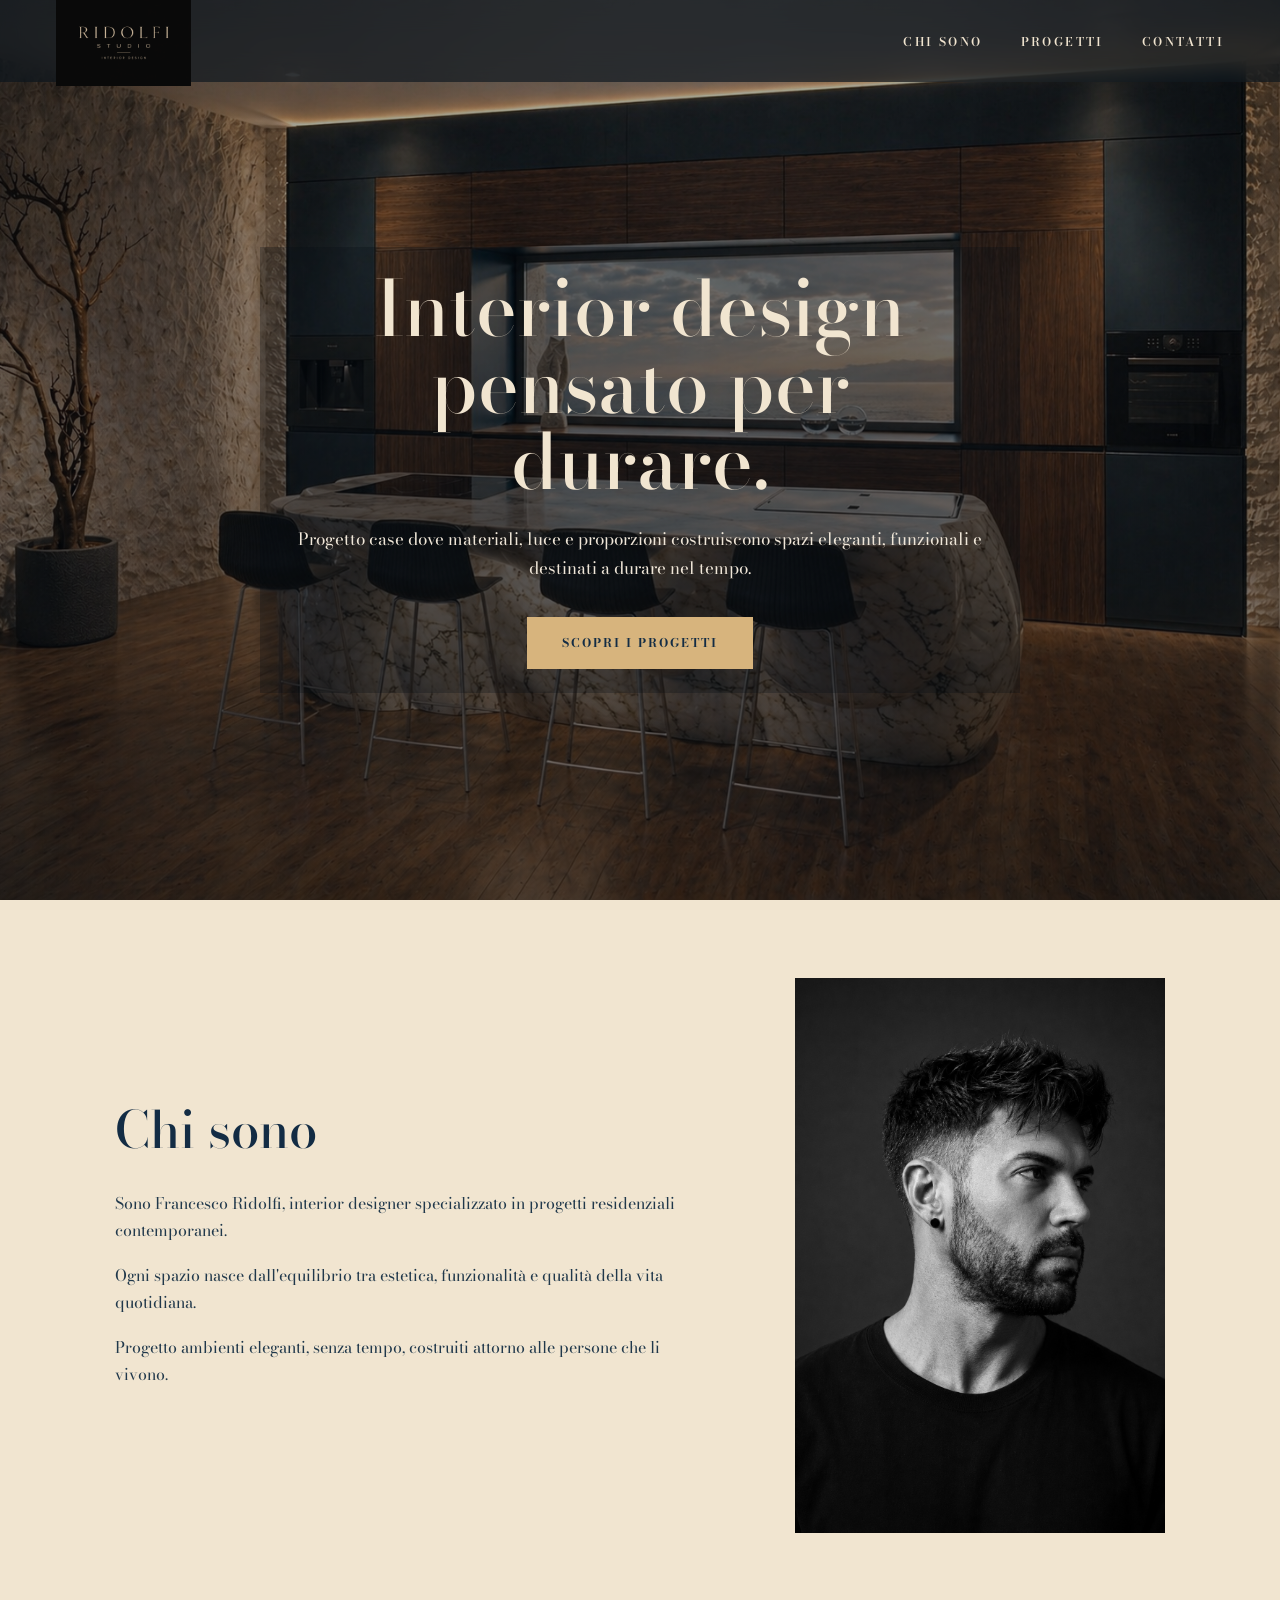
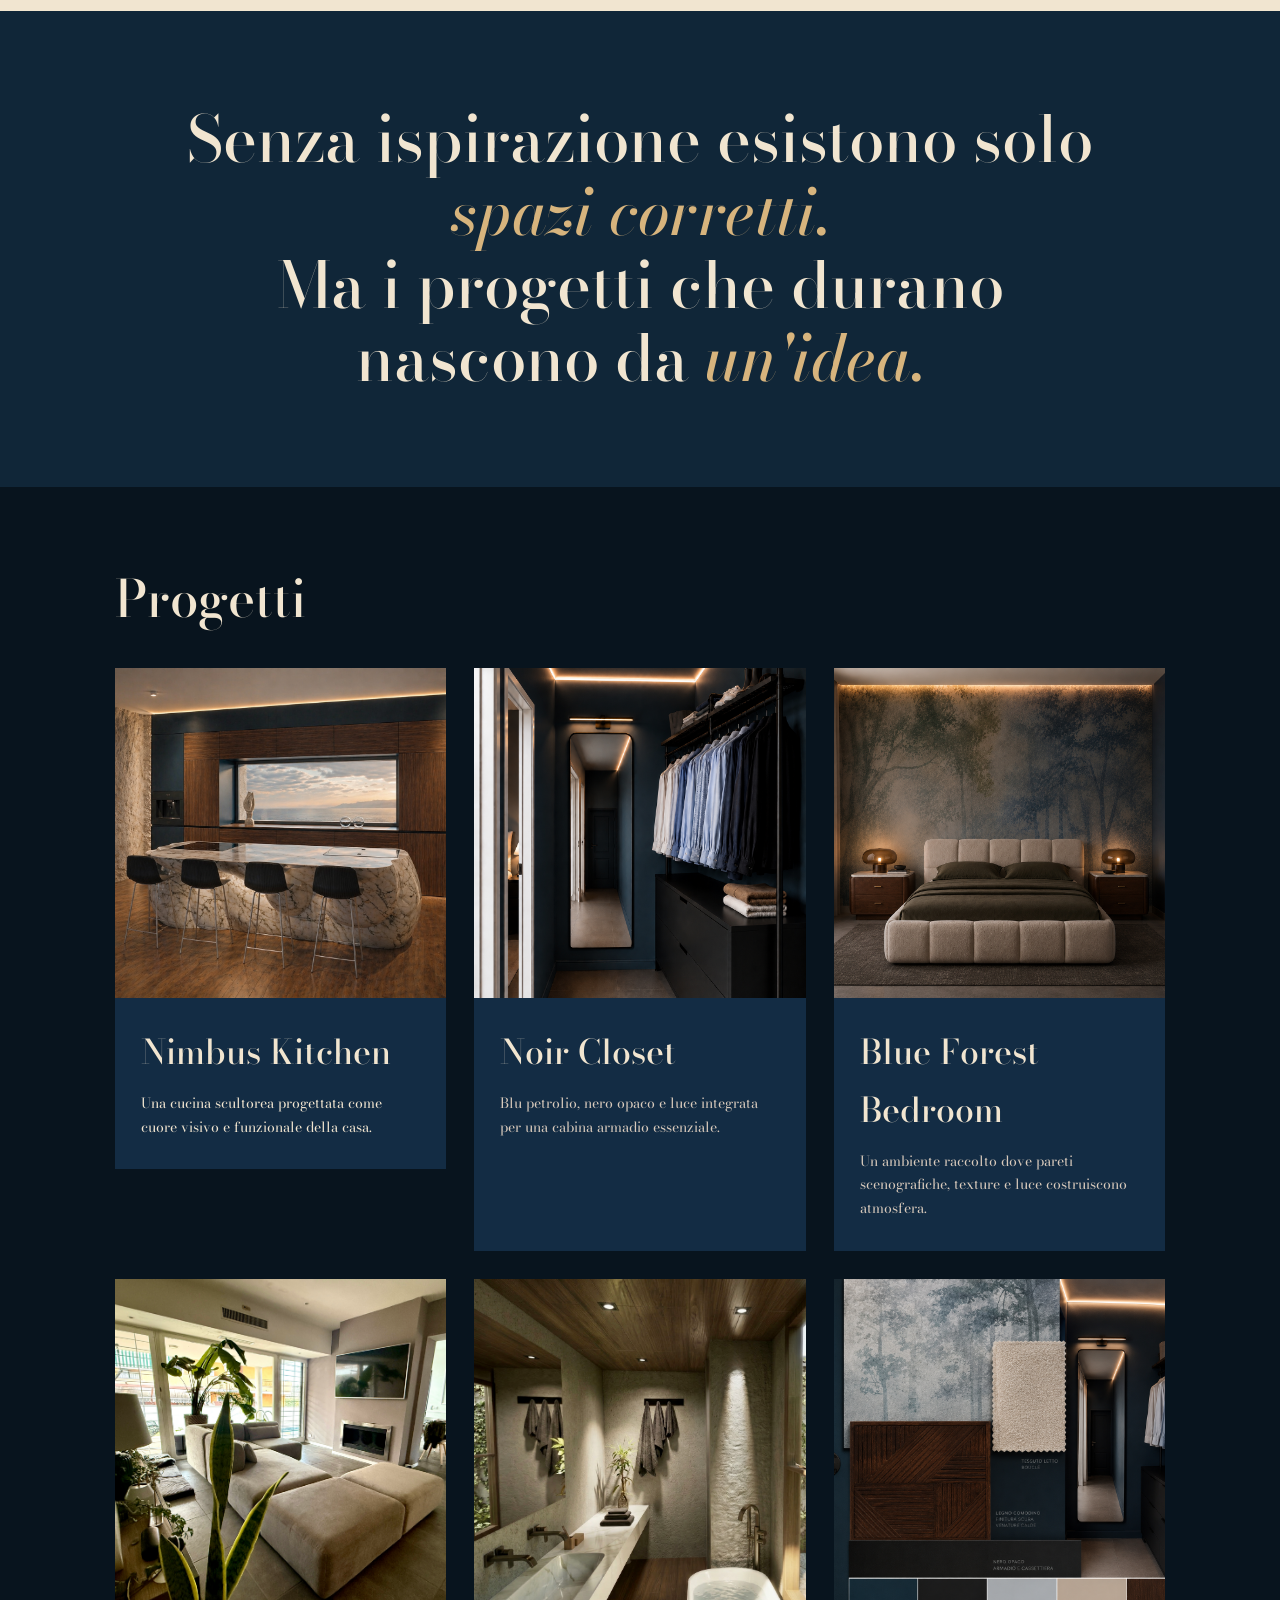
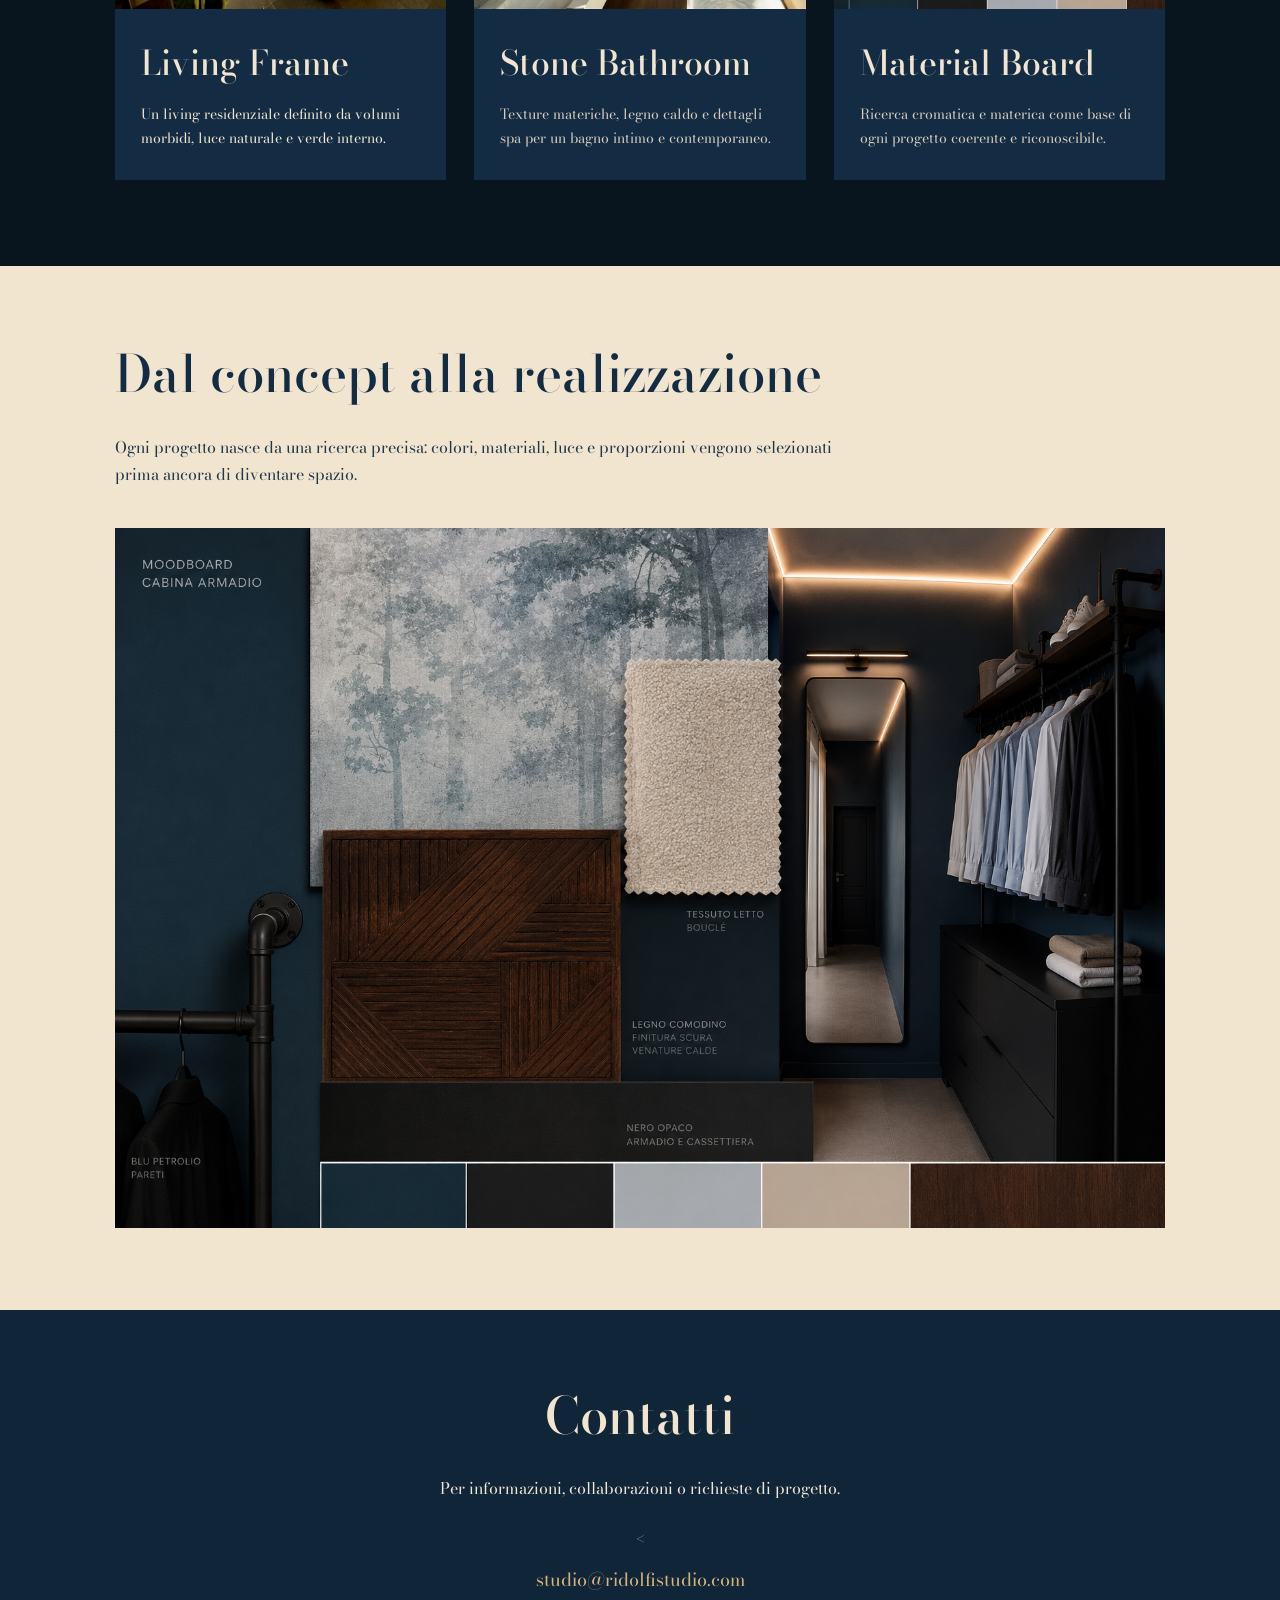
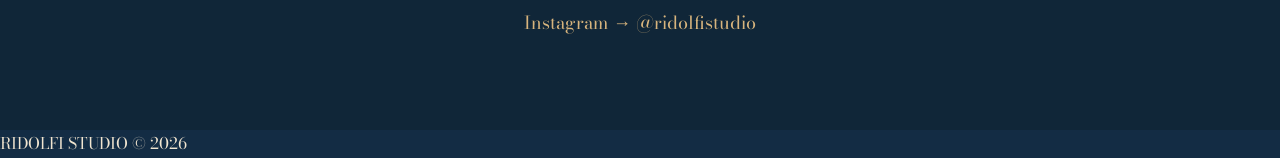
==== index.html @ ff27eeac "Update index.html" ====
<!DOCTYPE html>
<html lang="it">
<head>

  <meta charset="UTF-8">
  <meta name="viewport" content="width=device-width, initial-scale=1.0">

  <title>Ridolfi Studio | Interior Designer a Roma</title>
  <meta name="description" content="Ridolfi Studio realizza progetti di interior design residenziale a Roma. Spazi contemporanei, materiali ricercati e progettazione su misura.">
  <link rel="canonical" href="https://ridolfistudio.com/">

  <meta name="theme-color" content="#132C44">
  <meta name="google-site-verification" content="ofzW0wXj-B0YPLvNOs2rNHxfVKGYMsF7VSMit0FB9S4">

  <link rel="icon" type="image/png" href="favicon.png">
  <link rel="apple-touch-icon" sizes="180x180" href="apple-touch-icon.png">

  <link href="https://fonts.googleapis.com/css2?family=Bodoni+Moda:wght@400;500;600&family=Manrope:wght@300;400;500;600&display=swap" rel="stylesheet">
  <link rel="stylesheet" href="style.css">

  <script type="application/ld+json">
  {
    "@context": "https://schema.org",
    "@type": "ProfessionalService",
    "@id": "https://ridolfistudio.com/#business",
    "name": "Ridolfi Studio",
    "url": "https://ridolfistudio.com/",
    "logo": "https://ridolfistudio.com/logo-ridolfi.PNG",
    "image": "https://ridolfistudio.com/logo-ridolfi.PNG",
    "description": "Ridolfi Studio è uno studio di interior design specializzato nella progettazione di interni residenziali contemporanei a Roma.",
    "telephone": "+39 3334958090",
    "email": "francesco@ridolfistudio.com",
    "priceRange": "Interior Design",
    "address": {
      "@type": "PostalAddress",
      "streetAddress": "Via Padre Mariano Colagrossi",
      "addressLocality": "Roma",
      "postalCode": "00124",
      "addressRegion": "RM",
      "addressCountry": "IT"
    },
    "areaServed": {
      "@type": "City",
      "name": "Roma"
    },
    "founder": {
      "@type": "Person",
      "name": "Francesco Ridolfi"
    },
    "sameAs": [
      "https://www.instagram.com/just.francesco",
      "https://maps.app.goo.gl/uY4sopCEPt6oamA66"
    ]
  }
  </script>

</head>

<body>

<header class="site-header">
  <a href="#top" class="logo-link">
    <img src="logo-ridolfi.PNG" alt="Ridolfi Studio" class="site-logo">
  </a>

  <nav class="site-nav">
    <a href="#about">Chi sono</a>
    <a href="#projects">Progetti</a>
    <a href="#contact">Contatti</a>
  </nav>
</header>

<main id="top">

  <section class="hero">
    <div class="hero-content">
      <h1>Interior design pensato per durare.</h1>
      <p>Progetto case dove materiali, luce e proporzioni costruiscono spazi eleganti, funzionali e destinati a durare nel tempo.</p>
      <a href="#projects" class="btn">Scopri i progetti</a>
    </div>
  </section>

  <section id="about" class="about-section">
    <div class="about">
      <div class="about-text">
        <h2>Chi sono</h2>
        <p>Sono Francesco Ridolfi, interior designer specializzato in progetti residenziali contemporanei.</p>
        <p>Ogni spazio nasce dall'equilibrio tra estetica, funzionalità e qualità della vita quotidiana.</p>
        <p>Progetto ambienti eleganti, senza tempo, costruiti attorno alle persone che li vivono.</p>
      </div>

      <div class="about-image">
        <img src="francesco-ridolfi.PNG" alt="Francesco Ridolfi Interior Designer">
      </div>
    </div>
  </section>

  <section class="manifesto">
  <h2>
    Senza ispirazione esistono solo <span>spazi corretti.</span><br>
    Ma i progetti che durano nascono da <span>un'idea.</span>
  </h2>
</section>

  <section id="projects" class="projects-section">
    <div class="section-heading">
      <h2>Progetti</h2>
    </div>

    <div class="projects-grid">

      <a href="nimbus-kitchen.html" class="project-link">
  <article class="project-card">
      <img src="nimbus-kitchen.png" alt="Nimbus Kitchen">
      <div>
          <h3>Nimbus Kitchen</h3>
          <p>Una cucina scultorea progettata come cuore visivo e funzionale della casa.</p>
      </div>
  </article>
</a>

      <article class="project-card">
        <img src="noir-closet.png" alt="Noir Closet">
        <div>
          <h3>Noir Closet</h3>
          <p>Blu petrolio, nero opaco e luce integrata per una cabina armadio essenziale.</p>
        </div>
      </article>

      <article class="project-card">
        <img src="blue-forest-bedroom.png" alt="Blue Forest Bedroom">
        <div>
          <h3>Blue Forest Bedroom</h3>
          <p>Un ambiente raccolto dove pareti scenografiche, texture e luce costruiscono atmosfera.</p>
        </div>
      </article>

    <a href="living-frame.html" class="project-link">

  <article class="project-card">
    <img src="living-frame.JPG" alt="Living Frame">

    <div>
      <h3>Living Frame</h3>
      <p>Un living residenziale definito da volumi morbidi, luce naturale e verde interno.</p>
    </div>
  </article>

</a>

      <article class="project-card">
        <img src="stone-bedroom.jpeg" alt="Stone Bathroom">
        <div>
          <h3>Stone Bathroom</h3>
          <p>Texture materiche, legno caldo e dettagli spa per un bagno intimo e contemporaneo.</p>
        </div>
      </article>

      <article class="project-card">
        <img src="mood-board.png" alt="Material Board">
        <div>
          <h3>Material Board</h3>
          <p>Ricerca cromatica e materica come base di ogni progetto coerente e riconoscibile.</p>
        </div>
      </article>

    </div>
  </section>

  <section class="moodboard-section">
    <div class="moodboard-content">
      <h2>Dal concept alla realizzazione</h2>
      <p>Ogni progetto nasce da una ricerca precisa: colori, materiali, luce e proporzioni vengono selezionati prima ancora di diventare spazio.</p>
      <img src="mood-board.png" alt="Moodboard Ridolfi Studio">
    </div>
  </section>

  <section id="contact" class="contact-section">
    <h2>Contatti</h2>
    <p>Per informazioni, collaborazioni o richieste di progetto.</p>
    <<a href="mailto:studio@ridolfistudio.com">
studio@ridolfistudio.com
</a>

<a href="https://instagram.com/ridolfistudio" target="_blank">
Instagram → @ridolfistudio
</a>
  </section>

</main>

<footer>
  RIDOLFI STUDIO © 2026
</footer>

</body>
</html>
---- style.css ----
* {
  margin: 0;
  padding: 0;
  box-sizing: border-box;
}

html {
  scroll-behavior: smooth;
}

body {
  background: #132C44;
  color: #F1E5D0;
  font-family: "Bodoni Moda", serif;
  line-height: 1.7;
}

.site-header {
  position: fixed;
  top: 0;
  left: 0;
  width: 100%;
  height: 82px;
  padding: 0 56px;
  display: flex;
  justify-content: space-between;
  align-items: center;
  z-index: 1000;
  background: rgba(8, 18, 28, 0.62);
  backdrop-filter: blur(14px);
}

.logo-link {
  display: flex;
  align-items: center;
}

.site-logo {
  height: 90px;
  width: auto;
  display: block;
}

.site-nav a {
  color: #F1E5D0;
  text-decoration: none;
  margin-left: 34px;
  font-size: 12px;
  letter-spacing: 2.4px;
  text-transform: uppercase;
  font-weight: 600;
}

.hero {
  min-height: 100vh;
  background-image:
    linear-gradient(rgba(5, 10, 15, 0.32), rgba(5, 10, 15, 0.58)),
    url("nimbus-kitchen.png");
  background-size: cover;
  background-position: center;
  display: flex;
  align-items: center;
  justify-content: center;
  text-align: center;
  padding: 110px 24px 70px;
}

.hero-content {
  max-width: 760px;
  padding: 24px 32px;
  background: rgba(5, 12, 18, 0.28);
}

.hero h1 {
  font-family: "Bodoni Moda", serif;
  font-size: clamp(48px, 6vw, 86px);
  font-weight: 500;
  line-height: 1;
  margin-bottom: 24px;
  color: #F1E5D0;
}

.hero p {
  max-width: 720px;
  margin: 0 auto;
  font-size: 17px;
  color: #EFE6D8;
}

.btn {
  display: inline-block;
  margin-top: 34px;
  padding: 15px 34px;
  border: 1px solid #D7B47D;
  color: #132C44;
  background: #D7B47D;
  text-decoration: none;
  letter-spacing: 2px;
  font-size: 12px;
  text-transform: uppercase;
  font-weight: 700;
}

.about-section {
  background: #F1E5D0;
  color: #132C44;
  padding: 78px 9%;
}

.about {
  display: grid;
  grid-template-columns: 1.1fr 0.75fr;
  gap: 70px;
  align-items: center;
  max-width: 1180px;
  margin: 0 auto;
}

.about h2,
.section-heading h2,
.moodboard-content h2,
.contact-section h2 {
  font-family: "Bodoni Moda", serif;
  font-size: clamp(42px, 4vw, 62px);
  font-weight: 500;
  line-height: 1;
  margin-bottom: 34px;
}

.about p {
  font-size: 16px;
  margin-bottom: 18px;
  color: #20384B;
  max-width: 620px;
}

.about-image img {
  width: 100%;
  max-width: 370px;
  display: block;
  margin-left: auto;
  filter: grayscale(100%);
}

.manifesto {
  background: #102638;
  text-align: center;
  padding: 92px 9%;
}

.manifesto h2 {
  max-width: 980px;
  margin: 0 auto;
  font-family: "Bodoni Moda", serif;
  font-size: clamp(40px, 5vw, 72px);
  font-weight: 500;
  line-height: 1.14;
  color: #F1E5D0;
}

.manifesto span {
  color: #D7B47D;
  font-style: italic;
}

.projects-section {
  background: #08141E;
  padding: 86px 9%;
}

.section-heading {
  max-width: 1180px;
  margin: 0 auto 44px;
}

.projects-grid {
  max-width: 1180px;
  margin: 0 auto;
  display: grid;
  grid-template-columns: repeat(3, 1fr);
  gap: 28px;
}

.project-card {
  background: #132C44;
  overflow: hidden;
}

.project-card img {
  width: 100%;
  height: 330px;
  object-fit: cover;
  display: block;
}

.project-card div {
  padding: 26px 26px 30px;
}

.project-card h3 {
  font-family: "Bodoni Moda", serif;
  font-size: 34px;
  font-weight: 500;
  margin-bottom: 10px;
}

.project-card p {
  font-size: 14px;
  color: #D8CABC;
}

.moodboard-section {
  background: #F1E5D0;
  color: #132C44;
  padding: 82px 9%;
}

.moodboard-content {
  max-width: 1180px;
  margin: 0 auto;
}

.moodboard-content p {
  max-width: 720px;
  margin-bottom: 40px;
  color: #20384B;
}

.moodboard-content img {
  width: 100%;
  display: block;
}

.contact-section {
  background: #102638;
  text-align: center;
  padding: 80px 9%;
}

.contact-section p {
  color: #EFE6D8;
  margin-bottom: 24px;
}

.contact-section a {
  display: block;
  color: #D7B47D;
  text-decoration: none;
  font-size: 18px;
  margin: 12px 0;
}
.contact-label{
    margin-top:50px;
    margin-bottom:14px;
    font-size:14px;
    letter-spacing:3px;
    text-transform:uppercase;
    color:#D7B47D;
}

.contact a{
    font-size:22px;
}
}
footer {
  padding: 34px;
  text-align: center;
  background: #061019;
  color: #9D8F7D;
  font-size: 12px;
  letter-spacing: 3px;
}

@media (max-width: 900px) {
  .site-header {
    height: 72px;
    padding: 0 22px;
  }

  .site-logo {
    height: 52px;
  }

  .site-nav {
    display: none;
  }

  .hero-content {
    padding: 34px 24px;
  }

  .about {
    grid-template-columns: 1fr;
    gap: 42px;
  }

  .about-image img {
    margin: 0;
    max-width: 320px;
  }

  .projects-grid {
    grid-template-columns: 1fr;
  }

  .project-card img {
    height: 280px;
  }

  .manifesto {
    padding: 76px 7%;
  }
}
.project-link {
  text-decoration: none;
  color: inherit;
  display: block;
}
.project-link,
.project-link:visited,
.project-link:hover,
.project-link:active {
  color: inherit;
  text-decoration: none;
}

.project-link h3,
.project-link p {
  color: inherit;
  text-decoration: none;
}
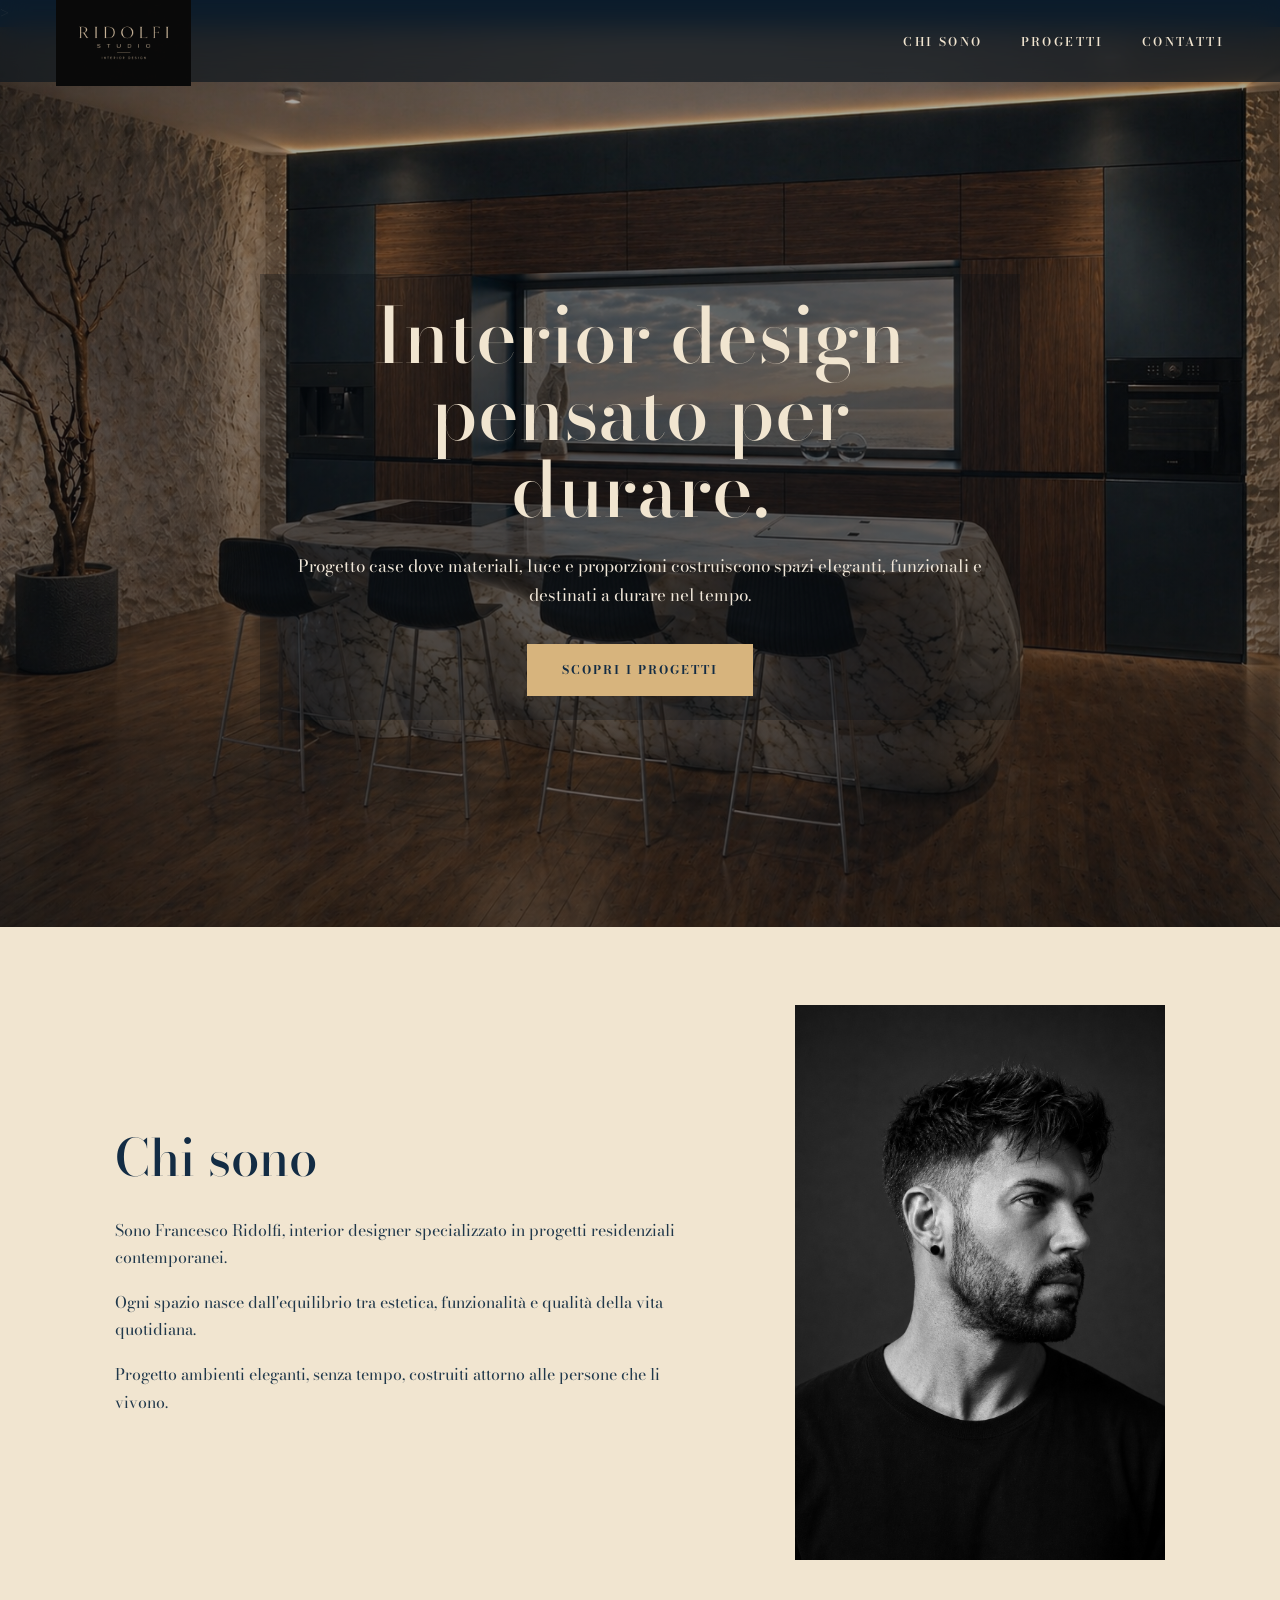
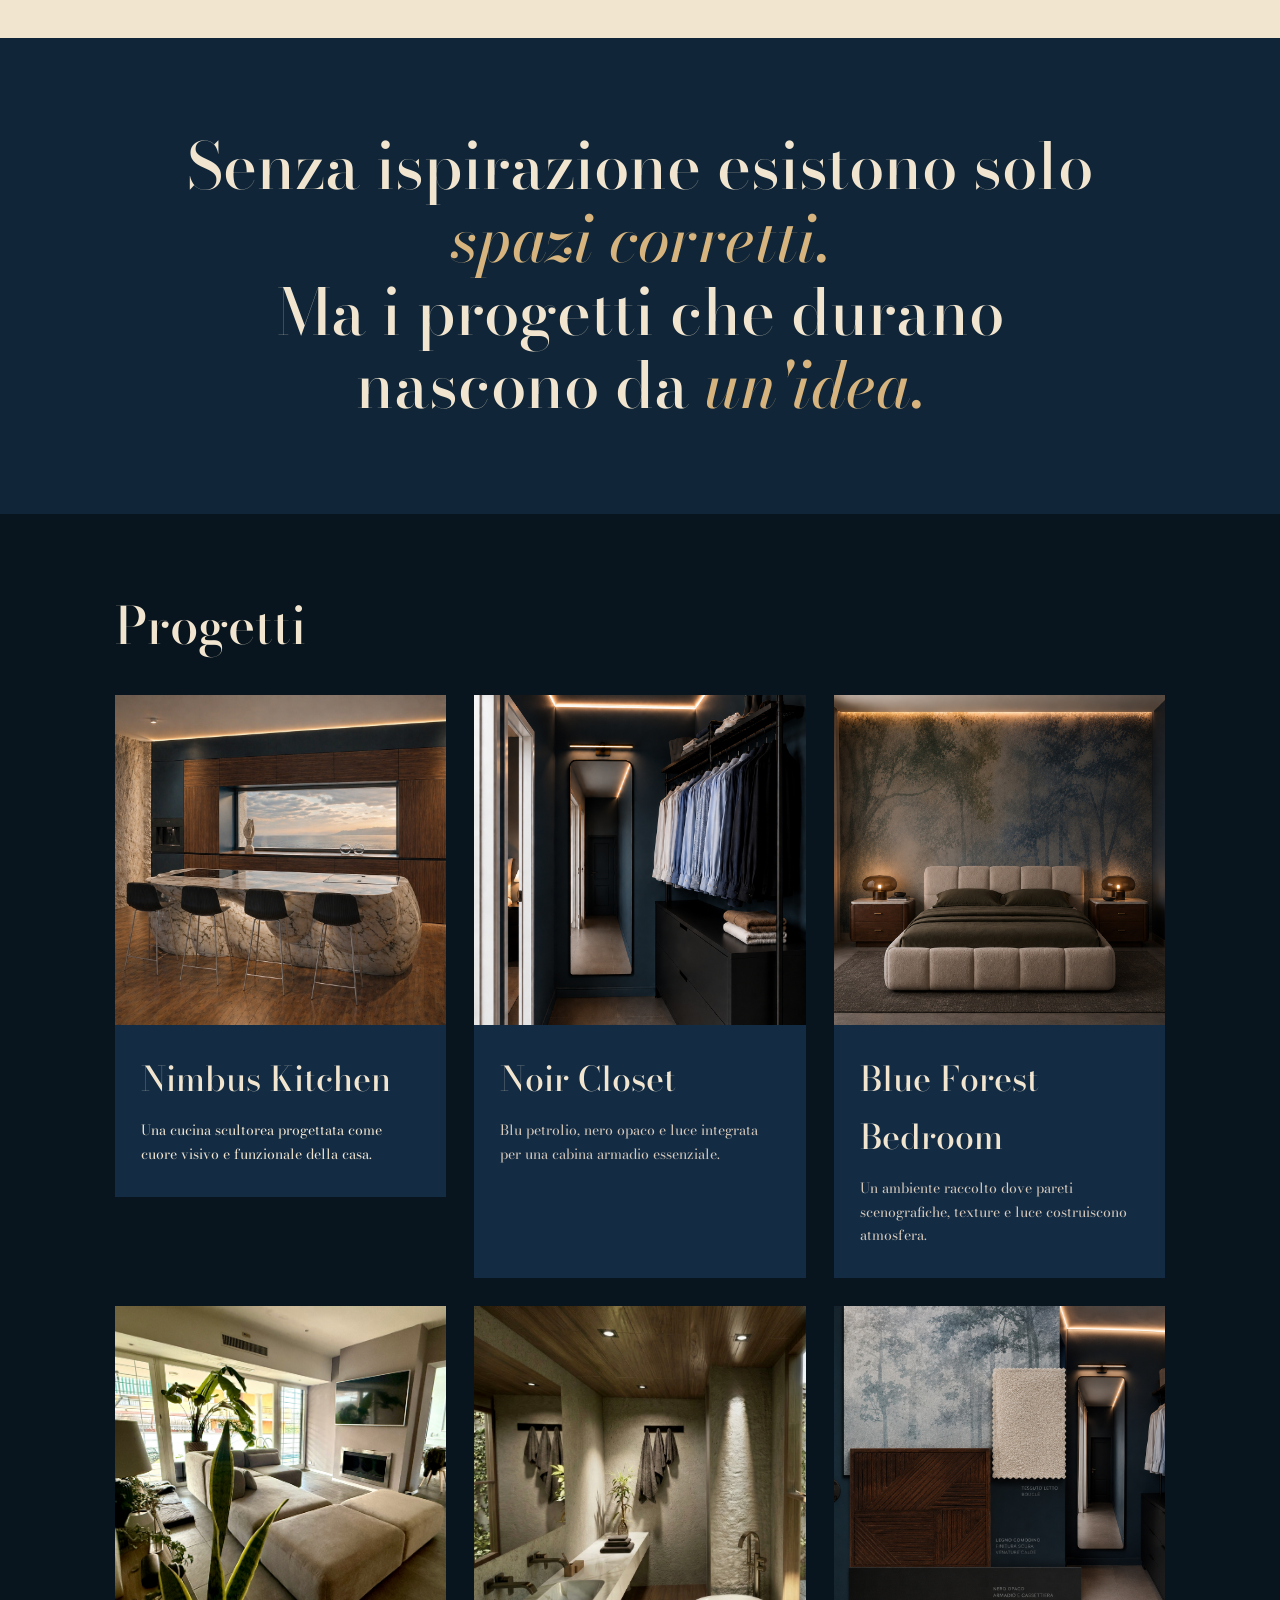
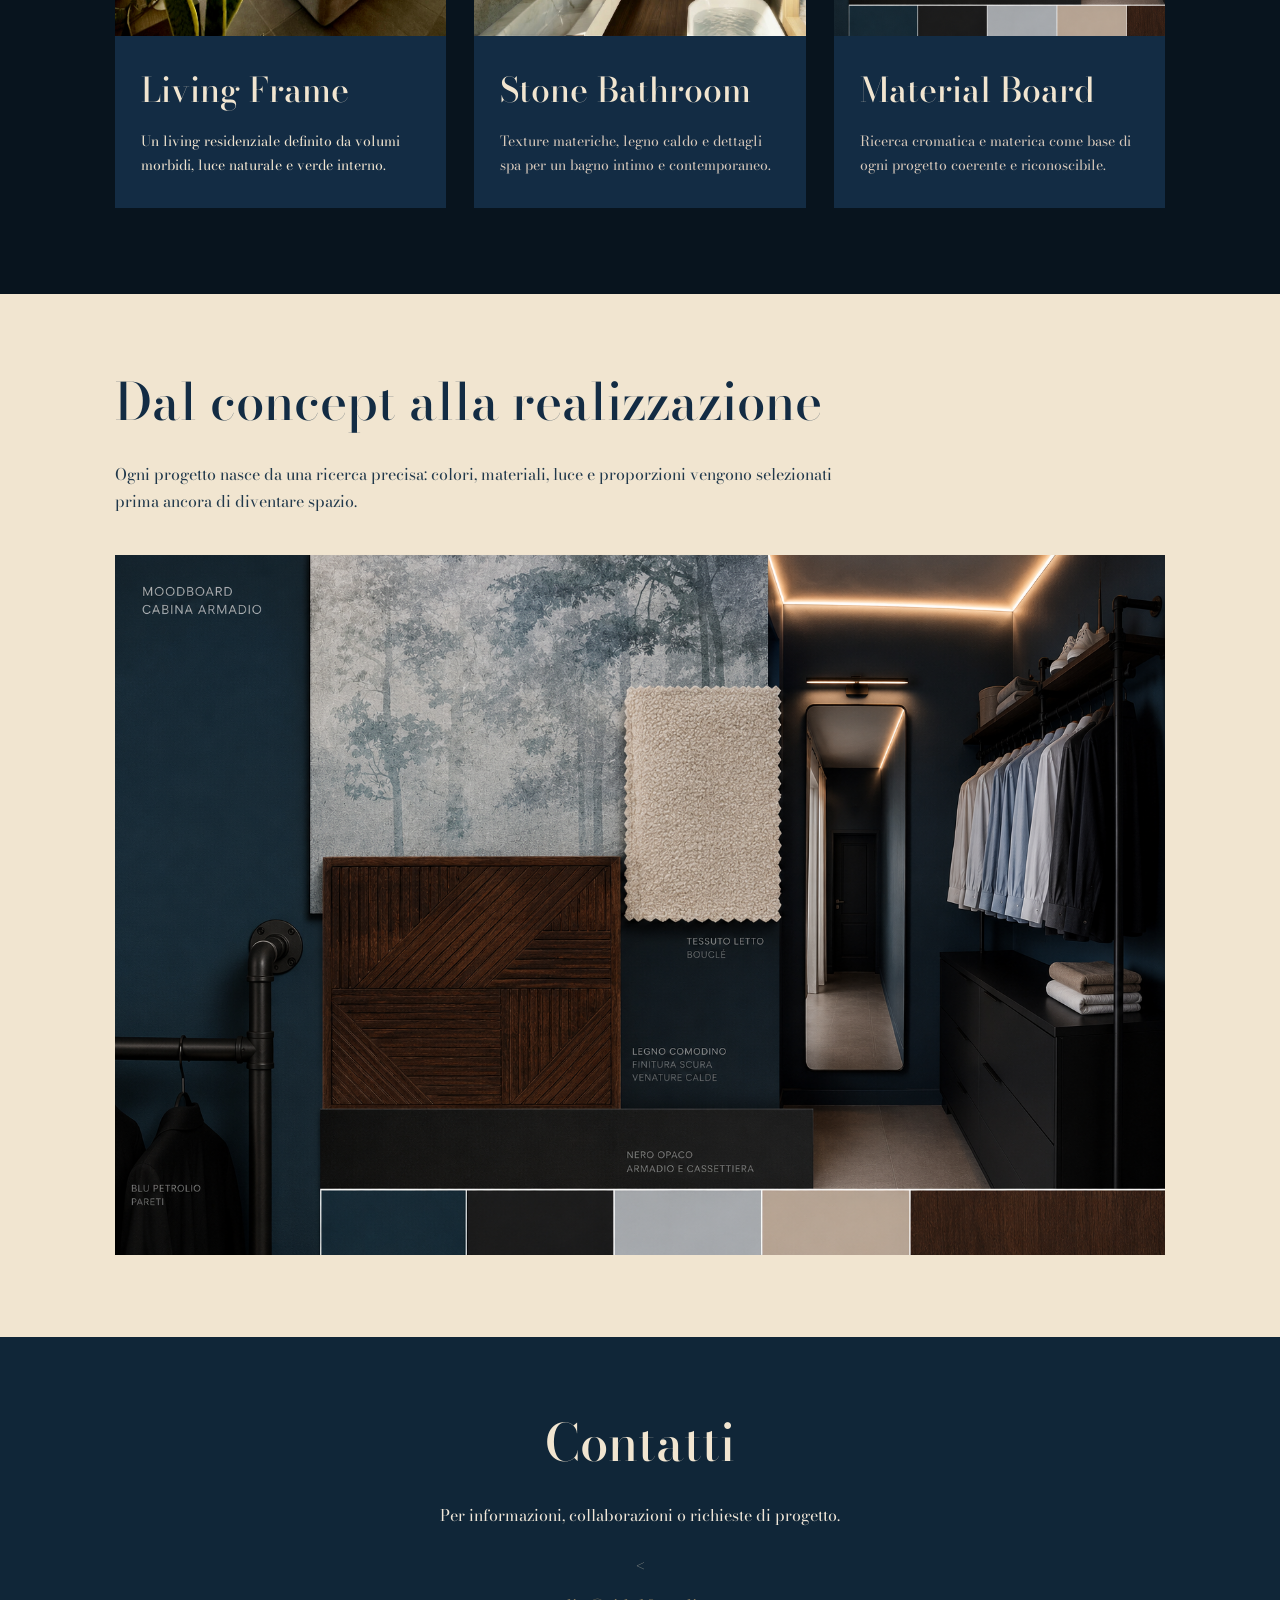
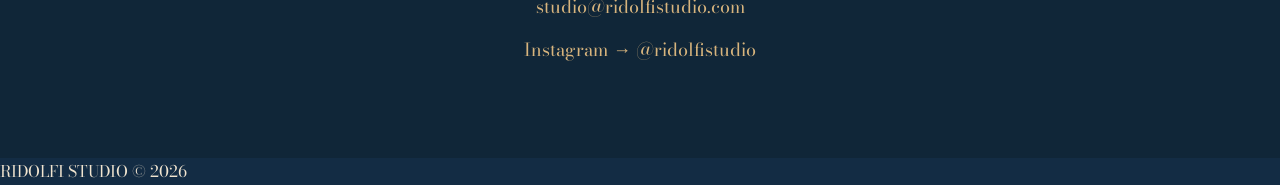
==== commit 9a5e400a: "Update index.html" ====
--- a/index.html
+++ b/index.html
@@ -1,61 +1,123 @@
 <!DOCTYPE html>
 <html lang="it">
 <head>
-
   <meta charset="UTF-8">
   <meta name="viewport" content="width=device-width, initial-scale=1.0">
 
-  <title>Ridolfi Studio | Interior Designer a Roma</title>
-  <meta name="description" content="Ridolfi Studio realizza progetti di interior design residenziale a Roma. Spazi contemporanei, materiali ricercati e progettazione su misura.">
+  <!-- Titolo e descrizione Google -->
+  <title>Ridolfi Studio | Interior Design</title>
+  <meta
+  name="description"
+  content="Studio di interior design con sede a Roma. Progetti residenziali contemporanei in tutta Italia, sviluppati attraverso materiali, luce e proporzioni."
+  >
+
+  <!-- URL ufficiale della home -->
   <link rel="canonical" href="https://ridolfistudio.com/">
 
-  <meta name="theme-color" content="#132C44">
-  <meta name="google-site-verification" content="ofzW0wXj-B0YPLvNOs2rNHxfVKGYMsF7VSMit0FB9S4">
-
-  <link rel="icon" type="image/png" href="favicon.png">
-  <link rel="apple-touch-icon" sizes="180x180" href="apple-touch-icon.png">
-
-  <link href="https://fonts.googleapis.com/css2?family=Bodoni+Moda:wght@400;500;600&family=Manrope:wght@300;400;500;600&display=swap" rel="stylesheet">
+  <!-- Verifica Google Search Console: non rimuovere -->
+  <meta
+    name="google-site-verification"
+    content="ofzW0wXj-B0YPLvNOs2rNHxfVKGYMsF7VSMit0FB9S4"
+  >
+
+  <!-- Icone -->
+  <link rel="icon" type="image/png" sizes="32x32" href="/favicon.png">
+<link rel="icon" type="image/png" sizes="192x192" href="/favicon.png">
+  <link rel="apple-touch-icon" sizes="180x180" href="/apple-touch-icon.png">
+  <meta name="theme-color" content="#000000">
+
+  <!-- Anteprima WhatsApp, Facebook e LinkedIn -->
+  <meta property="og:type" content="website">
+  <meta property="og:locale" content="it_IT">
+  <meta property="og:site_name" content="Ridolfi Studio">
+  <meta property="og:title" content="Ridolfi Studio | Interior Design">
+  <meta
+  property="og:description"
+  content="Studio di interior design con sede a Roma. Progetti residenziali contemporanei in tutta Italia, sviluppati attraverso materiali, luce e proporzioni.">
+  >
+  <meta property="og:url" content="https://ridolfistudio.com/">
+<meta property="og:image" content="https://ridolfistudio.com/og-image-v2.png">
+<meta property="og:image:secure_url" content="https://ridolfistudio.com/og-image-v2.png">
+<meta property="og:image:type" content="image/png">
+<meta property="og:image:width" content="1200">
+<meta property="og:image:height" content="630">
+<meta property="og:image:alt" content="Camera da letto progettata da Ridolfi Studio">
+
+  <!-- Font e stile -->
+  <link rel="preconnect" href="https://fonts.googleapis.com">
+  <link rel="preconnect" href="https://fonts.gstatic.com" crossorigin>
+  <link
+    href="https://fonts.googleapis.com/css2?family=Bodoni+Moda:wght@400;500;600&family=Manrope:wght@300;400;500;600&display=swap"
+    rel="stylesheet"
+  >
   <link rel="stylesheet" href="style.css">
 
+  <!-- Dati strutturati -->
   <script type="application/ld+json">
   {
     "@context": "https://schema.org",
-    "@type": "ProfessionalService",
-    "@id": "https://ridolfistudio.com/#business",
-    "name": "Ridolfi Studio",
-    "url": "https://ridolfistudio.com/",
-    "logo": "https://ridolfistudio.com/logo-ridolfi.PNG",
-    "image": "https://ridolfistudio.com/logo-ridolfi.PNG",
-    "description": "Ridolfi Studio è uno studio di interior design specializzato nella progettazione di interni residenziali contemporanei a Roma.",
-    "telephone": "+39 3334958090",
-    "email": "francesco@ridolfistudio.com",
-    "priceRange": "Interior Design",
-    "address": {
-      "@type": "PostalAddress",
-      "streetAddress": "Via Padre Mariano Colagrossi",
-      "addressLocality": "Roma",
-      "postalCode": "00124",
-      "addressRegion": "RM",
-      "addressCountry": "IT"
-    },
-    "areaServed": {
-      "@type": "City",
-      "name": "Roma"
-    },
-    "founder": {
-      "@type": "Person",
-      "name": "Francesco Ridolfi"
-    },
-    "sameAs": [
-      "https://www.instagram.com/just.francesco",
-      "https://maps.app.goo.gl/uY4sopCEPt6oamA66"
+    "@graph": [
+      {
+        "@type": "WebSite",
+        "@id": "https://ridolfistudio.com/#website",
+        "url": "https://ridolfistudio.com/",
+        "name": "Ridolfi Studio",
+        "alternateName": "Ridolfi Studio Interior Design",
+        "inLanguage": "it-IT",
+        "publisher": {
+          "@id": "https://ridolfistudio.com/#business"
+        }
+      },
+      {
+        "@type": "LocalBusiness",
+        "@id": "https://ridolfistudio.com/#business",
+        "name": "Ridolfi Studio",
+        "alternateName": "Ridolfi Studio Interior Design",
+        "url": "https://ridolfistudio.com/",
+        "logo": {
+          "@type": "ImageObject",
+          "url": "https://ridolfistudio.com/logo-ridolfi.PNG"
+        },
+        "image": "https://ridolfistudio.com/logo-ridolfi.PNG",
+        "description": "Studio di interior design con sede a Roma. Progetti residenziali contemporanei in tutta Italia.",
+        "telephone": "+39 333 495 8090",
+        "email": "francesco@ridolfistudio.com",
+        "priceRange": "€€",
+        "hasMap": "https://share.google/CUcMhBYtd4QWlwSop",
+        "address": {
+          "@type": "PostalAddress",
+          "streetAddress": "Via Padre Mariano Colagrossi",
+          "postalCode": "00124",
+          "addressLocality": "Roma",
+          "addressRegion": "RM",
+          "addressCountry": "IT"
+        },
+        "areaServed": {
+          "@type": "City",
+          "name": "Roma"
+        },
+        "founder": {
+          "@id": "https://ridolfistudio.com/#francesco-ridolfi"
+        },
+        "sameAs": [
+          "https://share.google/CUcMhBYtd4QWlwSop",
+          "https://www.instagram.com/just.francesco"
+        ]
+      },
+      {
+        "@type": "Person",
+        "@id": "https://ridolfistudio.com/#francesco-ridolfi",
+        "name": "Francesco Ridolfi",
+        "jobTitle": "Interior Designer",
+        "url": "https://ridolfistudio.com/",
+        "worksFor": {
+          "@id": "https://ridolfistudio.com/#business"
+        }
+      }
     ]
   }
   </script>
-
 </head>
-
 <body>
 
 <header class="site-header">
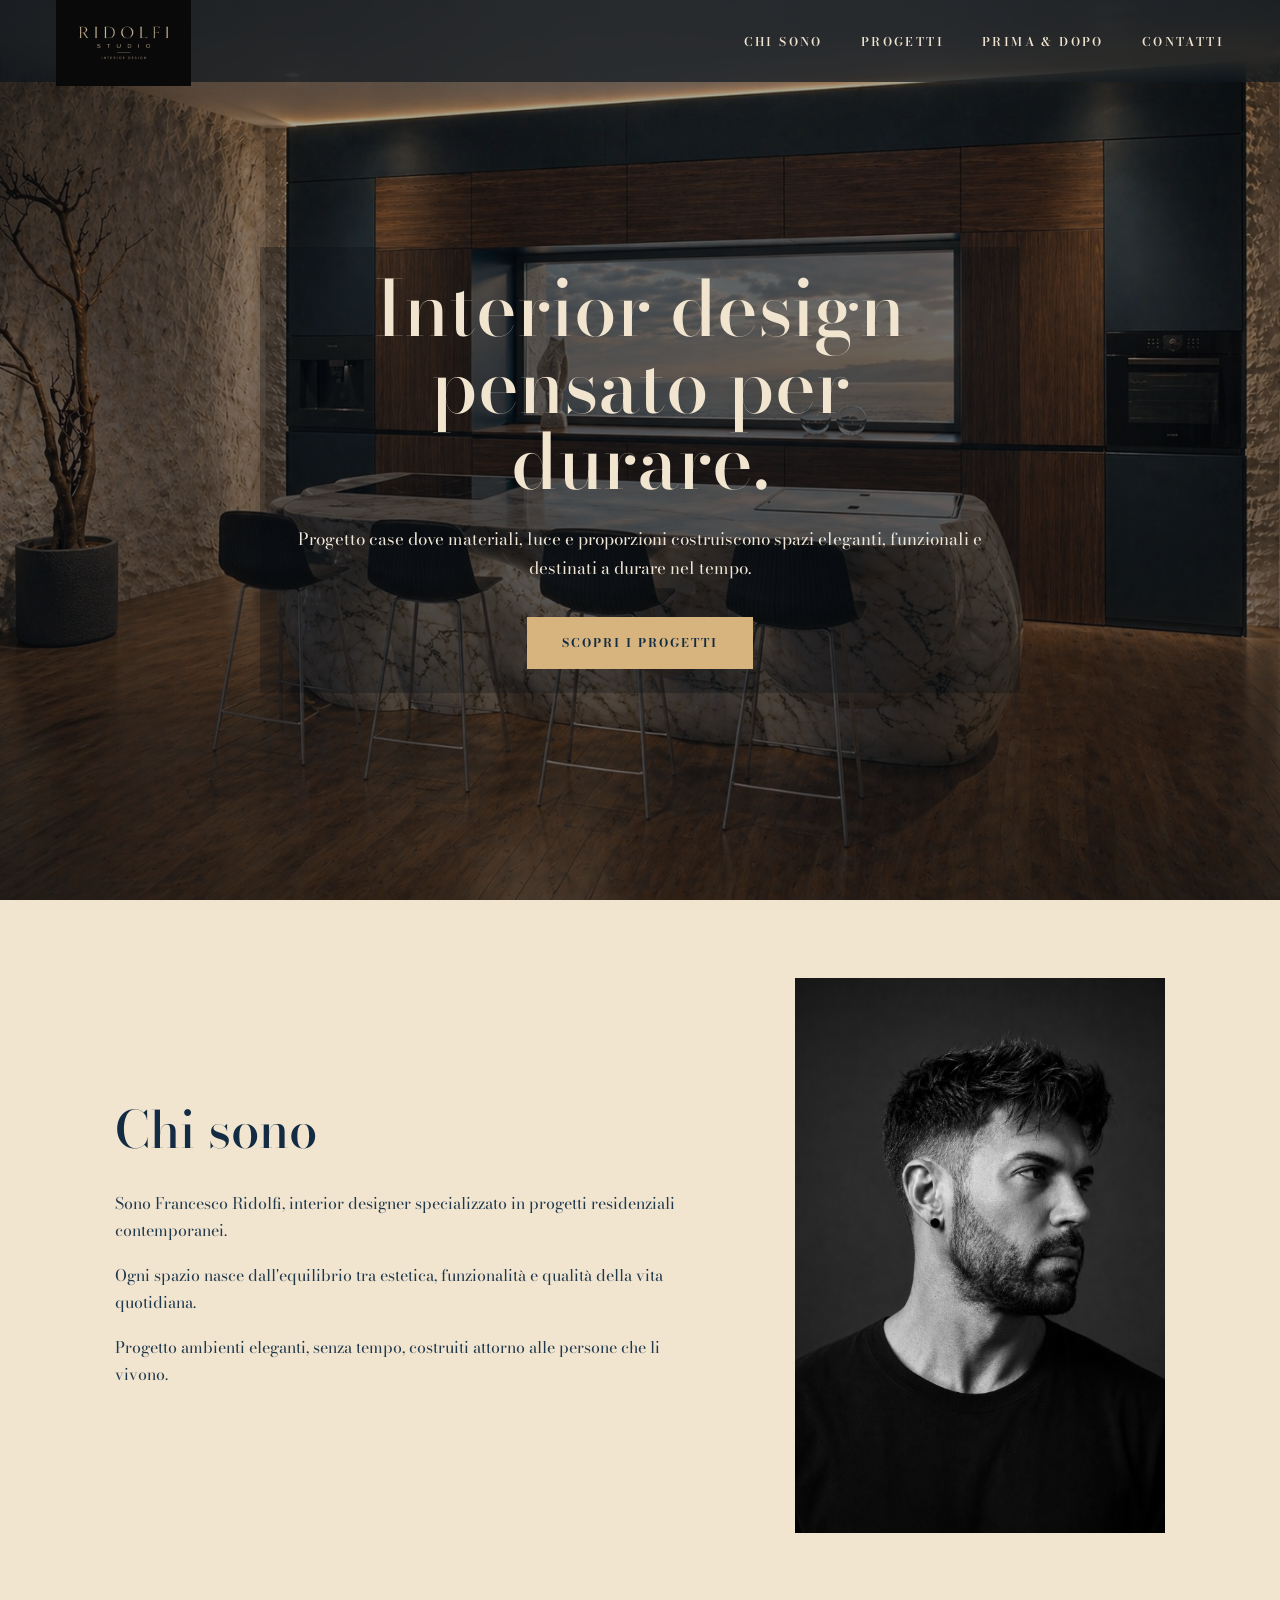
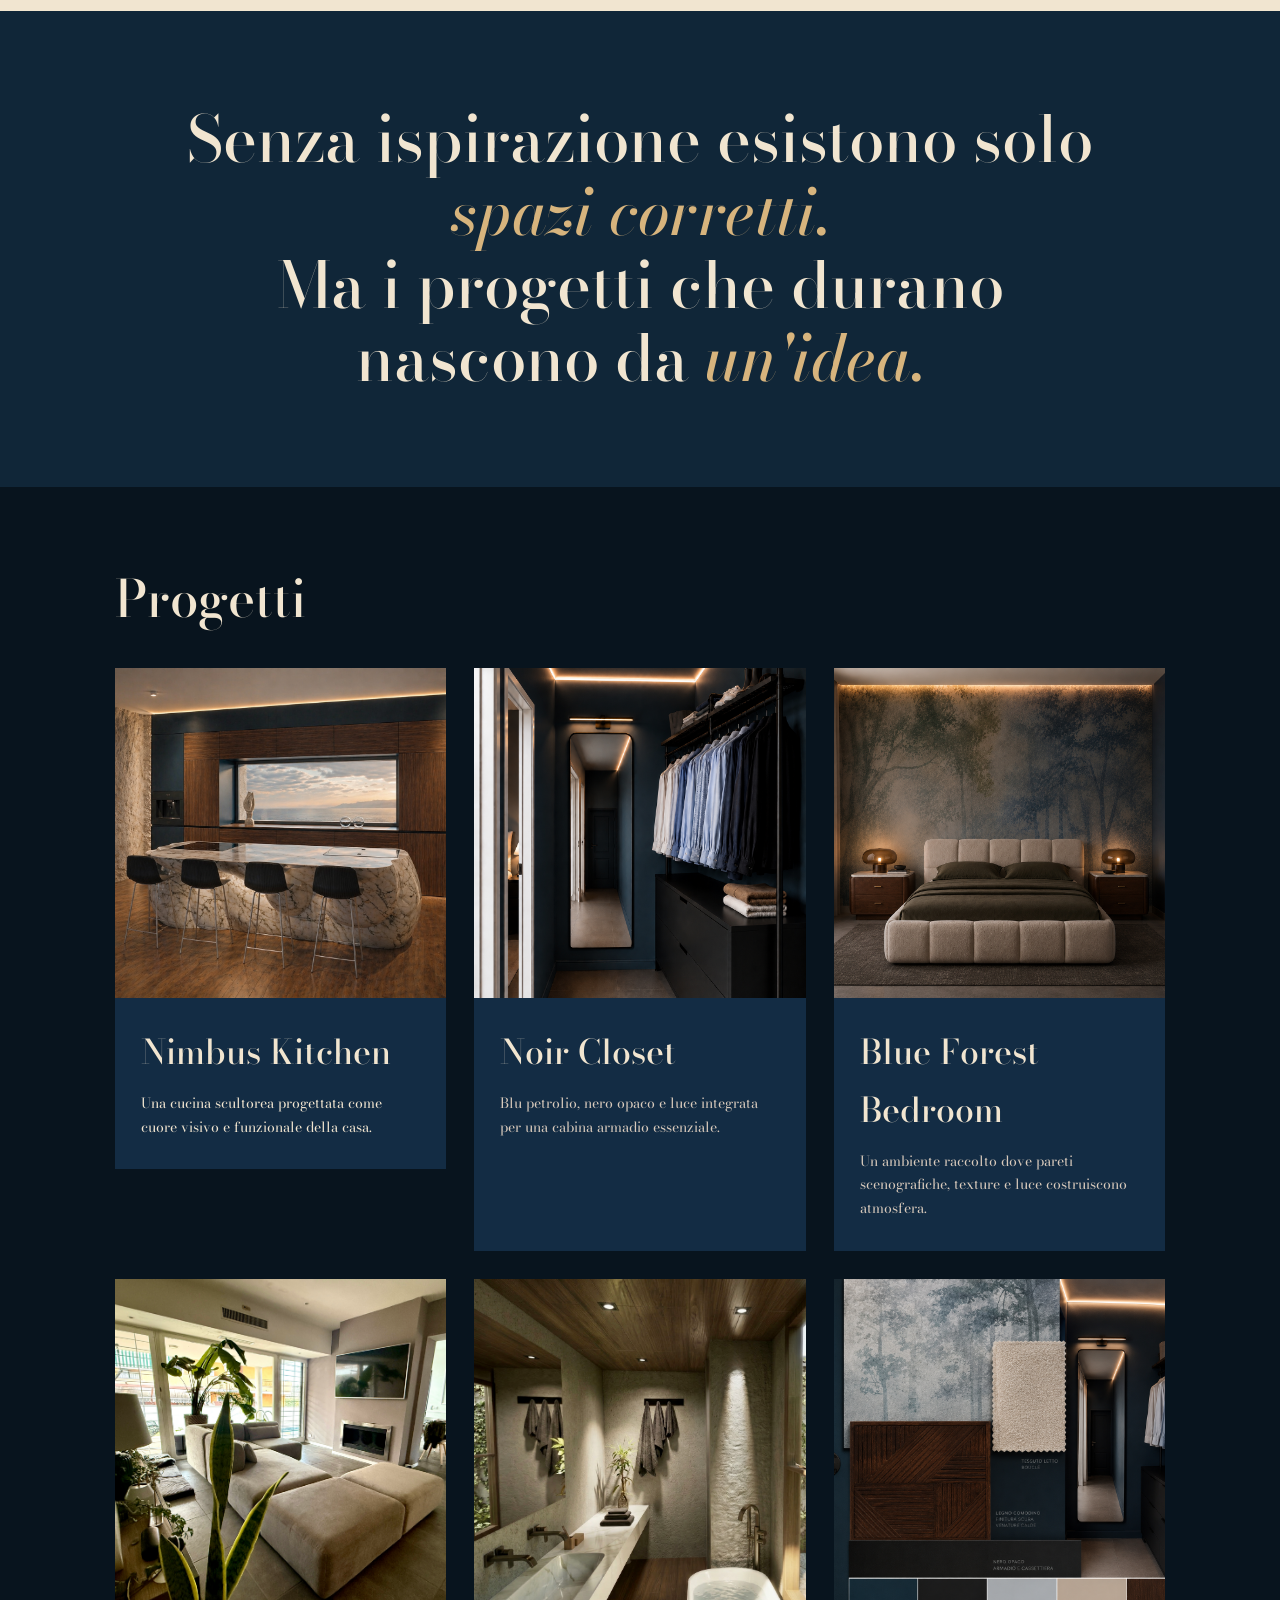
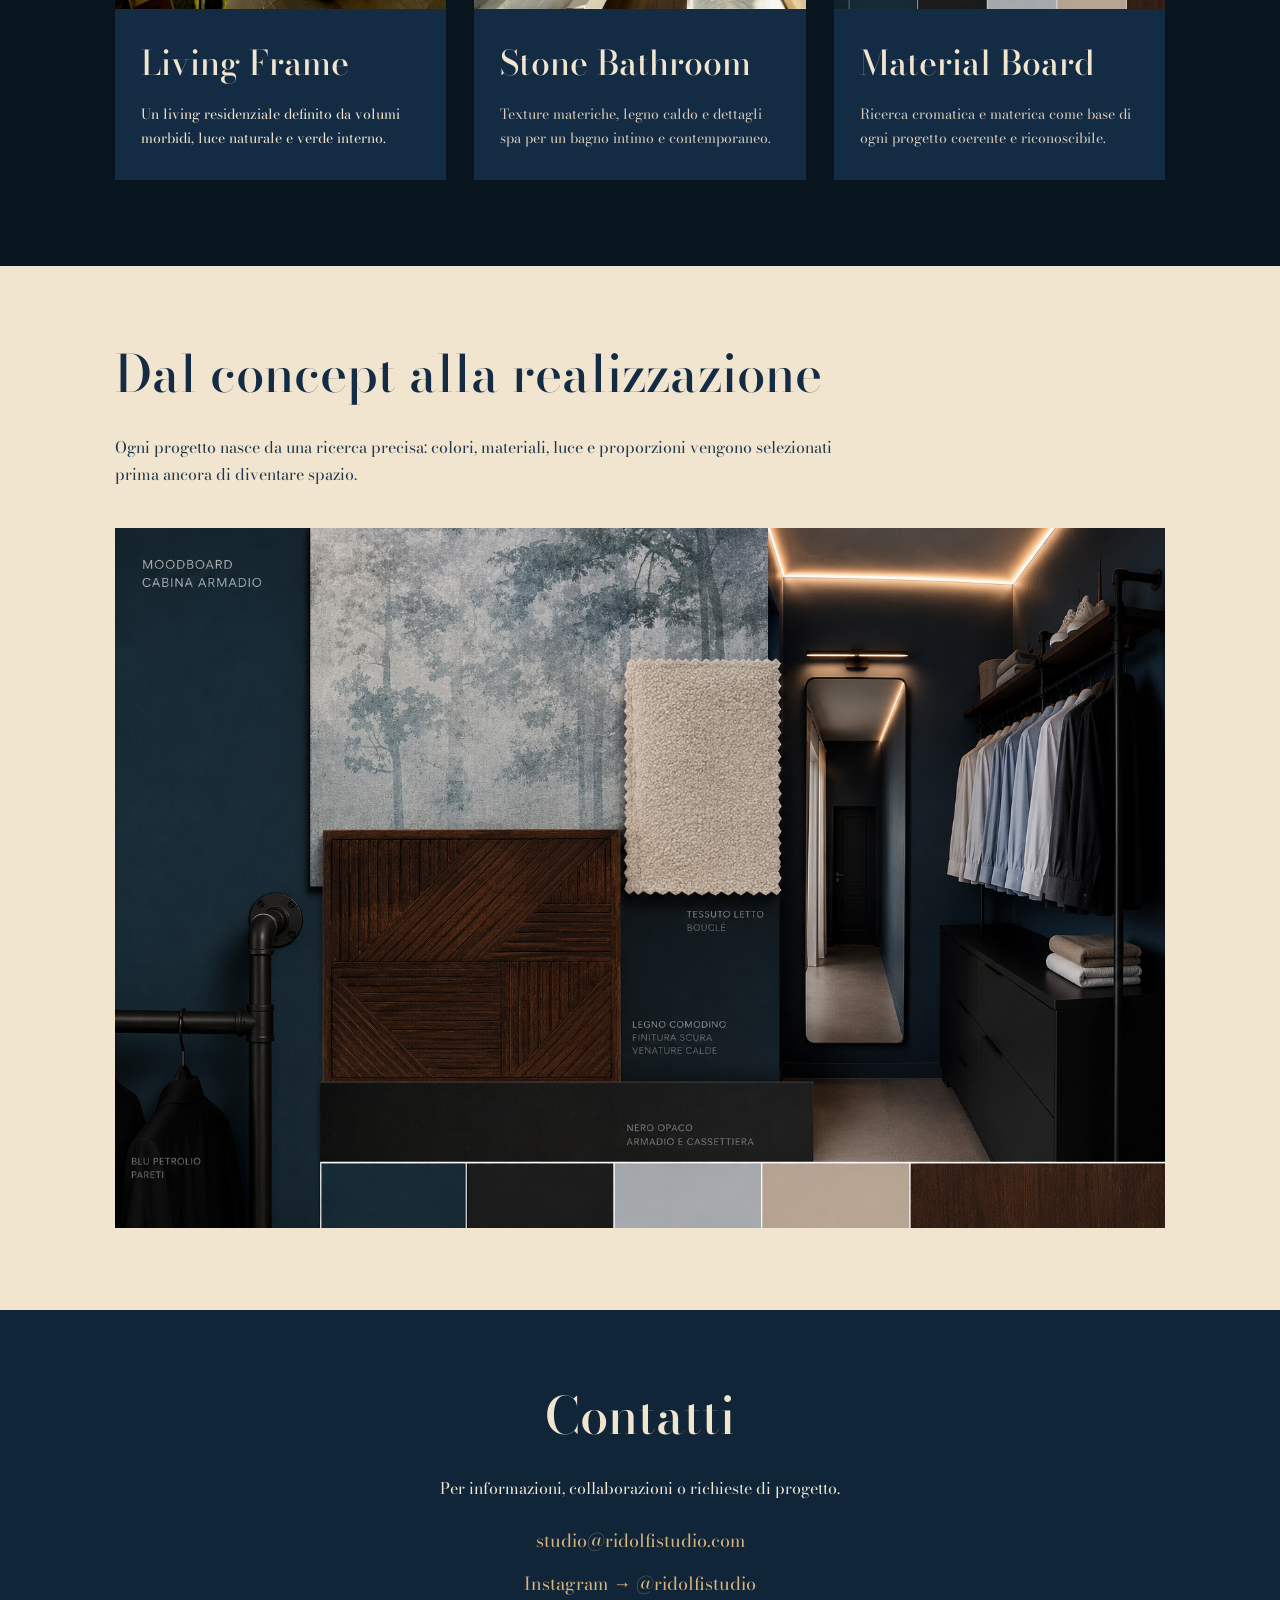
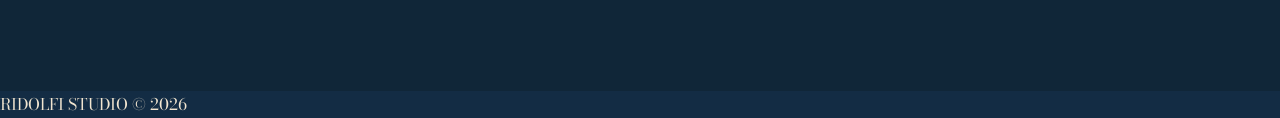
==== commit 4ebb5a52: "Update index.html" ====
--- a/index.html
+++ b/index.html
@@ -33,7 +33,7 @@
   <meta property="og:title" content="Ridolfi Studio | Interior Design">
   <meta
   property="og:description"
-  content="Studio di interior design con sede a Roma. Progetti residenziali contemporanei in tutta Italia, sviluppati attraverso materiali, luce e proporzioni.">
+  content="Studio di interior design con sede a Roma. Progetti residenziali contemporanei in tutta Italia, sviluppati attraverso materiali, luce e proporzioni."
   >
   <meta property="og:url" content="https://ridolfistudio.com/">
 <meta property="og:image" content="https://ridolfistudio.com/og-image-v2.png">
@@ -126,10 +126,11 @@
   </a>
 
   <nav class="site-nav">
-    <a href="#about">Chi sono</a>
-    <a href="#projects">Progetti</a>
-    <a href="#contact">Contatti</a>
-  </nav>
+  <a href="#about">Chi sono</a>
+  <a href="#projects">Progetti</a>
+  <a href="prima-dopo.html">Prima & Dopo</a>
+  <a href="#contact">Contatti</a>
+</nav>
 </header>
 
 <main id="top">
@@ -240,7 +241,7 @@
   <section id="contact" class="contact-section">
     <h2>Contatti</h2>
     <p>Per informazioni, collaborazioni o richieste di progetto.</p>
-    <<a href="mailto:studio@ridolfistudio.com">
+    <a href="mailto:studio@ridolfistudio.com">
 studio@ridolfistudio.com
 </a>
 
